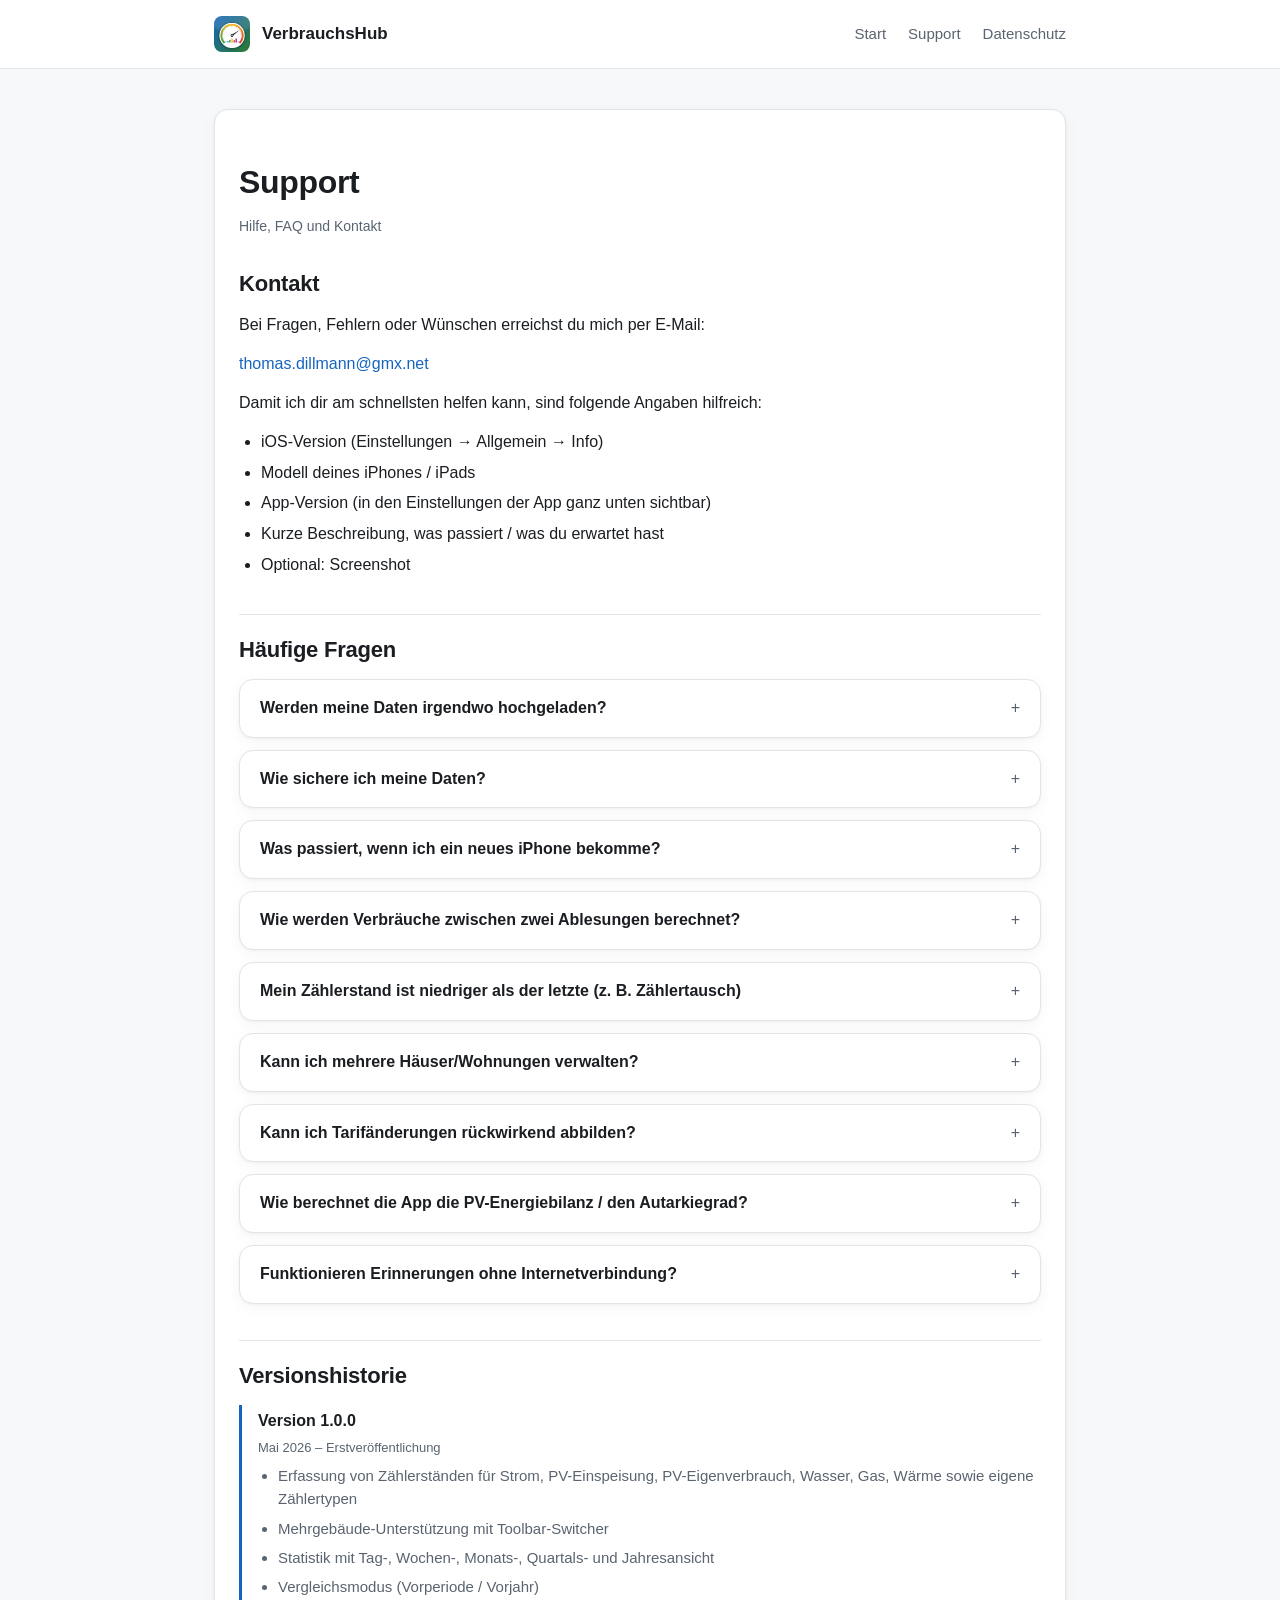
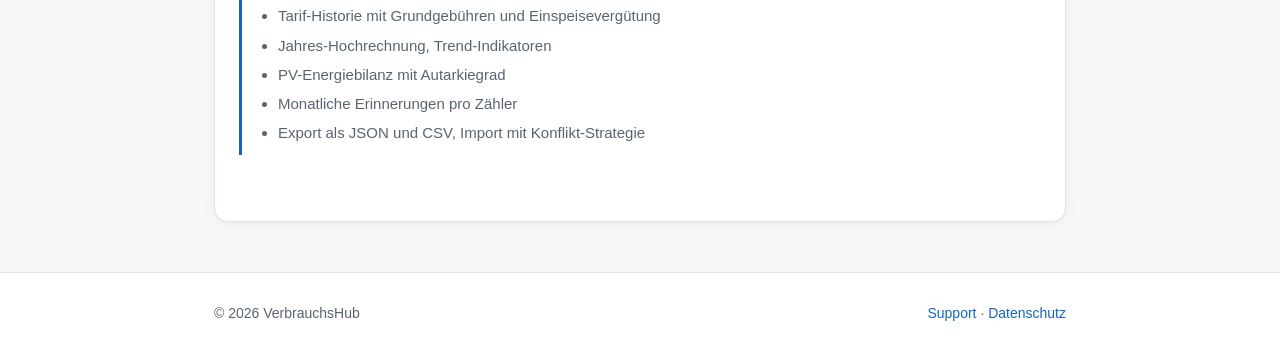
==== docs/support.html @ 7b3b451c "Add GitHub Pages site (landing, privacy policy, support) - docs/index.html: marketing landing with f" ====
<!DOCTYPE html>
<html lang="de">
<head>
<meta charset="UTF-8" />
<meta name="viewport" content="width=device-width, initial-scale=1.0" />
<title>Support – VerbrauchsHub</title>
<meta name="description" content="Hilfe, FAQ und Kontakt zur iOS-App VerbrauchsHub." />
<link rel="stylesheet" href="assets/style.css" />
<link rel="icon" type="image/png" href="assets/app-icon.png" />
</head>
<body>

<header class="site-header">
  <div class="container">
    <a href="index.html" class="brand">
      <img src="assets/app-icon.png" alt="VerbrauchsHub Logo" />
      VerbrauchsHub
    </a>
    <nav class="nav">
      <a href="index.html">Start</a>
      <a href="support.html">Support</a>
      <a href="privacy.html">Datenschutz</a>
    </nav>
  </div>
</header>

<main class="container">
  <article class="article">
    <h1>Support</h1>
    <p class="meta">Hilfe, FAQ und Kontakt</p>

    <h2>Kontakt</h2>
    <p>Bei Fragen, Fehlern oder Wünschen erreichst du mich per E-Mail:</p>
    <p><a href="mailto:thomas.dillmann@gmx.net?subject=VerbrauchsHub%20Support">thomas.dillmann@gmx.net</a></p>
    <p>Damit ich dir am schnellsten helfen kann, sind folgende Angaben hilfreich:</p>
    <ul>
      <li>iOS-Version (Einstellungen → Allgemein → Info)</li>
      <li>Modell deines iPhones / iPads</li>
      <li>App-Version (in den Einstellungen der App ganz unten sichtbar)</li>
      <li>Kurze Beschreibung, was passiert / was du erwartet hast</li>
      <li>Optional: Screenshot</li>
    </ul>

    <h2>Häufige Fragen</h2>

    <details class="faq">
      <summary>Werden meine Daten irgendwo hochgeladen?</summary>
      <p>Nein. VerbrauchsHub speichert alles ausschließlich lokal auf deinem Gerät. Es gibt keine Cloud-Synchronisation, keine Server-Anbindung, keine Analyse und keine Werbung. Details in der <a href="privacy.html">Datenschutzerklärung</a>.</p>
    </details>

    <details class="faq">
      <summary>Wie sichere ich meine Daten?</summary>
      <p>Zwei Wege:</p>
      <ul>
        <li><strong>iOS-Backup:</strong> Wenn du iCloud Backup aktiv hast, sind die App-Daten automatisch im Backup enthalten.</li>
        <li><strong>Manueller Export:</strong> Einstellungen → Export &amp; Import → „JSON exportieren". Die Datei kannst du z. B. in iCloud Drive ablegen oder dir selbst per Mail schicken.</li>
      </ul>
    </details>

    <details class="faq">
      <summary>Was passiert, wenn ich ein neues iPhone bekomme?</summary>
      <p>Wenn du beim Wechsel ein iCloud-Backup oder Direkt-Übertragung (iPhone-zu-iPhone) verwendest, übernimmt das neue Gerät auch die VerbrauchsHub-Daten. Falls nicht, exportiere vorher eine JSON-Datei und importiere sie auf dem neuen Gerät.</p>
    </details>

    <details class="faq">
      <summary>Wie werden Verbräuche zwischen zwei Ablesungen berechnet?</summary>
      <p>VerbrauchsHub verwendet <strong>lineare Interpolation</strong>: Der Verbrauch zwischen zwei Ablesungen wird gleichmäßig auf die Tage dazwischen verteilt. Für eine Auswertung „Mai" werden so anteilig die Werte aus überlappenden Ablese-Paaren aufsummiert. Bereiche, die nur teilweise von echten Ablesungen abgedeckt sind, werden in Diagrammen visuell markiert.</p>
    </details>

    <details class="faq">
      <summary>Mein Zählerstand ist niedriger als der letzte (z. B. Zählertausch)</summary>
      <p>Sinkende Werte werden derzeit in Aggregaten ignoriert (kein negativer Verbrauch). Wenn du einen Zählertausch hattest, ist es am sauberen, den alten Zähler abzulesen, danach einen <em>neuen Zähler</em> in der App anzulegen und beim neuen mit dem neuen Startwert zu beginnen. Eine echte „Zählertausch"-Funktion ist für ein späteres Update geplant.</p>
    </details>

    <details class="faq">
      <summary>Kann ich mehrere Häuser/Wohnungen verwalten?</summary>
      <p>Ja. In den Einstellungen unter „Gebäude" kannst du beliebig viele Gebäude anlegen. Oben rechts in den Tabs findest du dann einen Gebäude-Switcher, mit dem du zwischen einzelnen Gebäuden oder „Alle Gebäude" umschalten kannst.</p>
    </details>

    <details class="faq">
      <summary>Kann ich Tarifänderungen rückwirkend abbilden?</summary>
      <p>Ja. Jeder Tarif hat ein „Gültig ab"-Datum. Lege einfach einen neuen Tarif mit dem entsprechenden Datum an — die App rechnet Kosten innerhalb einer Periode segmentweise mit dem jeweils gültigen Tarif.</p>
    </details>

    <details class="faq">
      <summary>Wie berechnet die App die PV-Energiebilanz / den Autarkiegrad?</summary>
      <p>Wenn ein Gebäude einen Bezugszähler (Strom) und einen Einspeisezähler (PV-Einspeisung) hat, kann optional auch ein PV-Eigenverbrauchs-Zähler hinterlegt werden. Daraus errechnet sich:</p>
      <ul>
        <li><strong>Erzeugung</strong> = Einspeisung + Eigenverbrauch</li>
        <li><strong>Autarkiegrad</strong> = Eigenverbrauch / (Eigenverbrauch + Netzbezug)</li>
      </ul>
    </details>

    <details class="faq">
      <summary>Funktionieren Erinnerungen ohne Internetverbindung?</summary>
      <p>Ja. Erinnerungen werden als lokale iOS-Notifications geplant und brauchen keinerlei Internetverbindung. Bei der ersten Aktivierung fragt iOS einmalig nach der Erlaubnis.</p>
    </details>

    <h2>Versionshistorie</h2>

    <div class="version">
      <h3>Version 1.0.0</h3>
      <div class="date">Mai 2026 – Erstveröffentlichung</div>
      <ul>
        <li>Erfassung von Zählerständen für Strom, PV-Einspeisung, PV-Eigenverbrauch, Wasser, Gas, Wärme sowie eigene Zählertypen</li>
        <li>Mehrgebäude-Unterstützung mit Toolbar-Switcher</li>
        <li>Statistik mit Tag-, Wochen-, Monats-, Quartals- und Jahresansicht</li>
        <li>Vergleichsmodus (Vorperiode / Vorjahr)</li>
        <li>Tarif-Historie mit Grundgebühren und Einspeisevergütung</li>
        <li>Jahres-Hochrechnung, Trend-Indikatoren</li>
        <li>PV-Energiebilanz mit Autarkiegrad</li>
        <li>Monatliche Erinnerungen pro Zähler</li>
        <li>Export als JSON und CSV, Import mit Konflikt-Strategie</li>
      </ul>
    </div>
  </article>
</main>

<footer class="site-footer">
  <div class="container">
    <div>© <span id="year"></span> VerbrauchsHub</div>
    <div>
      <a href="support.html">Support</a> ·
      <a href="privacy.html">Datenschutz</a>
    </div>
  </div>
</footer>

<script>document.getElementById("year").textContent = new Date().getFullYear();</script>
</body>
</html>
---- docs/assets/style.css ----
:root {
  --color-bg: #f6f8fa;
  --color-surface: #ffffff;
  --color-text: #1a1d21;
  --color-text-muted: #5a6470;
  --color-primary: #1565c0;
  --color-primary-dark: #0d47a1;
  --color-accent: #2e7d32;
  --color-border: #e1e4e8;
  --radius: 14px;
  --shadow: 0 1px 3px rgba(0, 0, 0, 0.04), 0 4px 16px rgba(0, 0, 0, 0.04);
  --max-width: 900px;
  font-family: -apple-system, BlinkMacSystemFont, "SF Pro Text", "Segoe UI", Roboto, Helvetica, Arial, sans-serif;
}

* { box-sizing: border-box; }

html, body {
  margin: 0;
  padding: 0;
  background: var(--color-bg);
  color: var(--color-text);
  line-height: 1.55;
  -webkit-font-smoothing: antialiased;
}

a {
  color: var(--color-primary);
  text-decoration: none;
}
a:hover { text-decoration: underline; }

.container {
  max-width: var(--max-width);
  margin: 0 auto;
  padding: 0 24px;
}

/* Header / Nav */
.site-header {
  background: var(--color-surface);
  border-bottom: 1px solid var(--color-border);
  padding: 16px 0;
  position: sticky;
  top: 0;
  z-index: 10;
}
.site-header .container {
  display: flex;
  align-items: center;
  justify-content: space-between;
}
.brand {
  display: flex;
  align-items: center;
  gap: 12px;
  font-weight: 600;
  font-size: 17px;
  color: var(--color-text);
}
.brand img {
  width: 36px;
  height: 36px;
  border-radius: 8px;
}
.nav {
  display: flex;
  gap: 22px;
  font-size: 15px;
}
.nav a { color: var(--color-text-muted); }
.nav a:hover { color: var(--color-primary); text-decoration: none; }

/* Hero */
.hero {
  padding: 64px 0 56px;
  background: linear-gradient(135deg, #1565c0 0%, #2e7d32 100%);
  color: #fff;
  text-align: center;
}
.hero img.app-icon {
  width: 132px;
  height: 132px;
  border-radius: 28px;
  box-shadow: 0 12px 40px rgba(0, 0, 0, 0.25);
  margin-bottom: 24px;
}
.hero h1 {
  font-size: 44px;
  margin: 0 0 10px;
  letter-spacing: -0.02em;
}
.hero .tagline {
  font-size: 19px;
  opacity: 0.92;
  max-width: 560px;
  margin: 0 auto 26px;
}
.badge {
  display: inline-block;
  padding: 6px 14px;
  background: rgba(255, 255, 255, 0.18);
  border: 1px solid rgba(255, 255, 255, 0.3);
  border-radius: 999px;
  font-size: 13px;
  letter-spacing: 0.01em;
}

/* Sections */
section {
  padding: 56px 0;
}
section.alt {
  background: var(--color-surface);
  border-top: 1px solid var(--color-border);
  border-bottom: 1px solid var(--color-border);
}
h2 {
  font-size: 28px;
  margin: 0 0 24px;
  letter-spacing: -0.01em;
}
h3 {
  font-size: 18px;
  margin: 0 0 8px;
}
p { margin: 0 0 14px; }

/* Feature grid */
.features {
  display: grid;
  grid-template-columns: repeat(auto-fit, minmax(260px, 1fr));
  gap: 20px;
}
.feature {
  background: var(--color-surface);
  border: 1px solid var(--color-border);
  border-radius: var(--radius);
  padding: 22px;
  box-shadow: var(--shadow);
}
.feature .icon {
  font-size: 26px;
  margin-bottom: 10px;
}
.feature p {
  color: var(--color-text-muted);
  font-size: 15px;
  margin: 0;
}

/* Screenshot */
.screenshot-wrap {
  display: flex;
  justify-content: center;
  margin-top: 40px;
}
.screenshot {
  max-width: 280px;
  border-radius: 36px;
  box-shadow: 0 30px 80px rgba(0, 0, 0, 0.18);
}

/* Article (legal / support pages) */
.article {
  background: var(--color-surface);
  padding: 48px 24px;
  border: 1px solid var(--color-border);
  border-radius: var(--radius);
  box-shadow: var(--shadow);
  margin: 40px auto;
  max-width: var(--max-width);
}
.article h1 {
  font-size: 32px;
  margin: 0 0 8px;
  letter-spacing: -0.01em;
}
.article .meta {
  color: var(--color-text-muted);
  font-size: 14px;
  margin-bottom: 30px;
}
.article h2 {
  font-size: 22px;
  margin: 36px 0 12px;
  padding-top: 18px;
  border-top: 1px solid var(--color-border);
}
.article h2:first-of-type {
  border-top: none;
  padding-top: 0;
  margin-top: 0;
}
.article ul {
  padding-left: 22px;
  margin: 0 0 16px;
}
.article ul li {
  margin-bottom: 6px;
}
.article .callout {
  background: #f1f8e9;
  border-left: 4px solid var(--color-accent);
  padding: 14px 18px;
  border-radius: 8px;
  margin: 20px 0;
  color: #2e3d2e;
}

/* FAQ */
details.faq {
  background: var(--color-surface);
  border: 1px solid var(--color-border);
  border-radius: var(--radius);
  padding: 16px 20px;
  margin-bottom: 12px;
  box-shadow: var(--shadow);
}
details.faq summary {
  cursor: pointer;
  font-weight: 600;
  font-size: 16px;
  list-style: none;
}
details.faq summary::-webkit-details-marker { display: none; }
details.faq summary::after {
  content: "+";
  float: right;
  color: var(--color-text-muted);
  font-weight: 400;
}
details.faq[open] summary::after { content: "−"; }
details.faq p, details.faq ul {
  margin-top: 12px;
  color: var(--color-text-muted);
}

/* Version history */
.version {
  border-left: 3px solid var(--color-primary);
  padding: 4px 0 4px 16px;
  margin-bottom: 18px;
}
.version h3 {
  margin: 0 0 4px;
  font-size: 16px;
}
.version .date {
  color: var(--color-text-muted);
  font-size: 13px;
  margin-bottom: 6px;
}
.version ul {
  margin: 0;
  padding-left: 20px;
  font-size: 15px;
  color: var(--color-text-muted);
}

/* Footer */
.site-footer {
  background: var(--color-surface);
  border-top: 1px solid var(--color-border);
  padding: 30px 0;
  margin-top: 50px;
  color: var(--color-text-muted);
  font-size: 14px;
}
.site-footer .container {
  display: flex;
  justify-content: space-between;
  flex-wrap: wrap;
  gap: 12px;
}

@media (max-width: 600px) {
  .hero h1 { font-size: 34px; }
  .hero .tagline { font-size: 17px; }
  .nav { gap: 14px; font-size: 14px; }
  .article { padding: 32px 20px; }
}
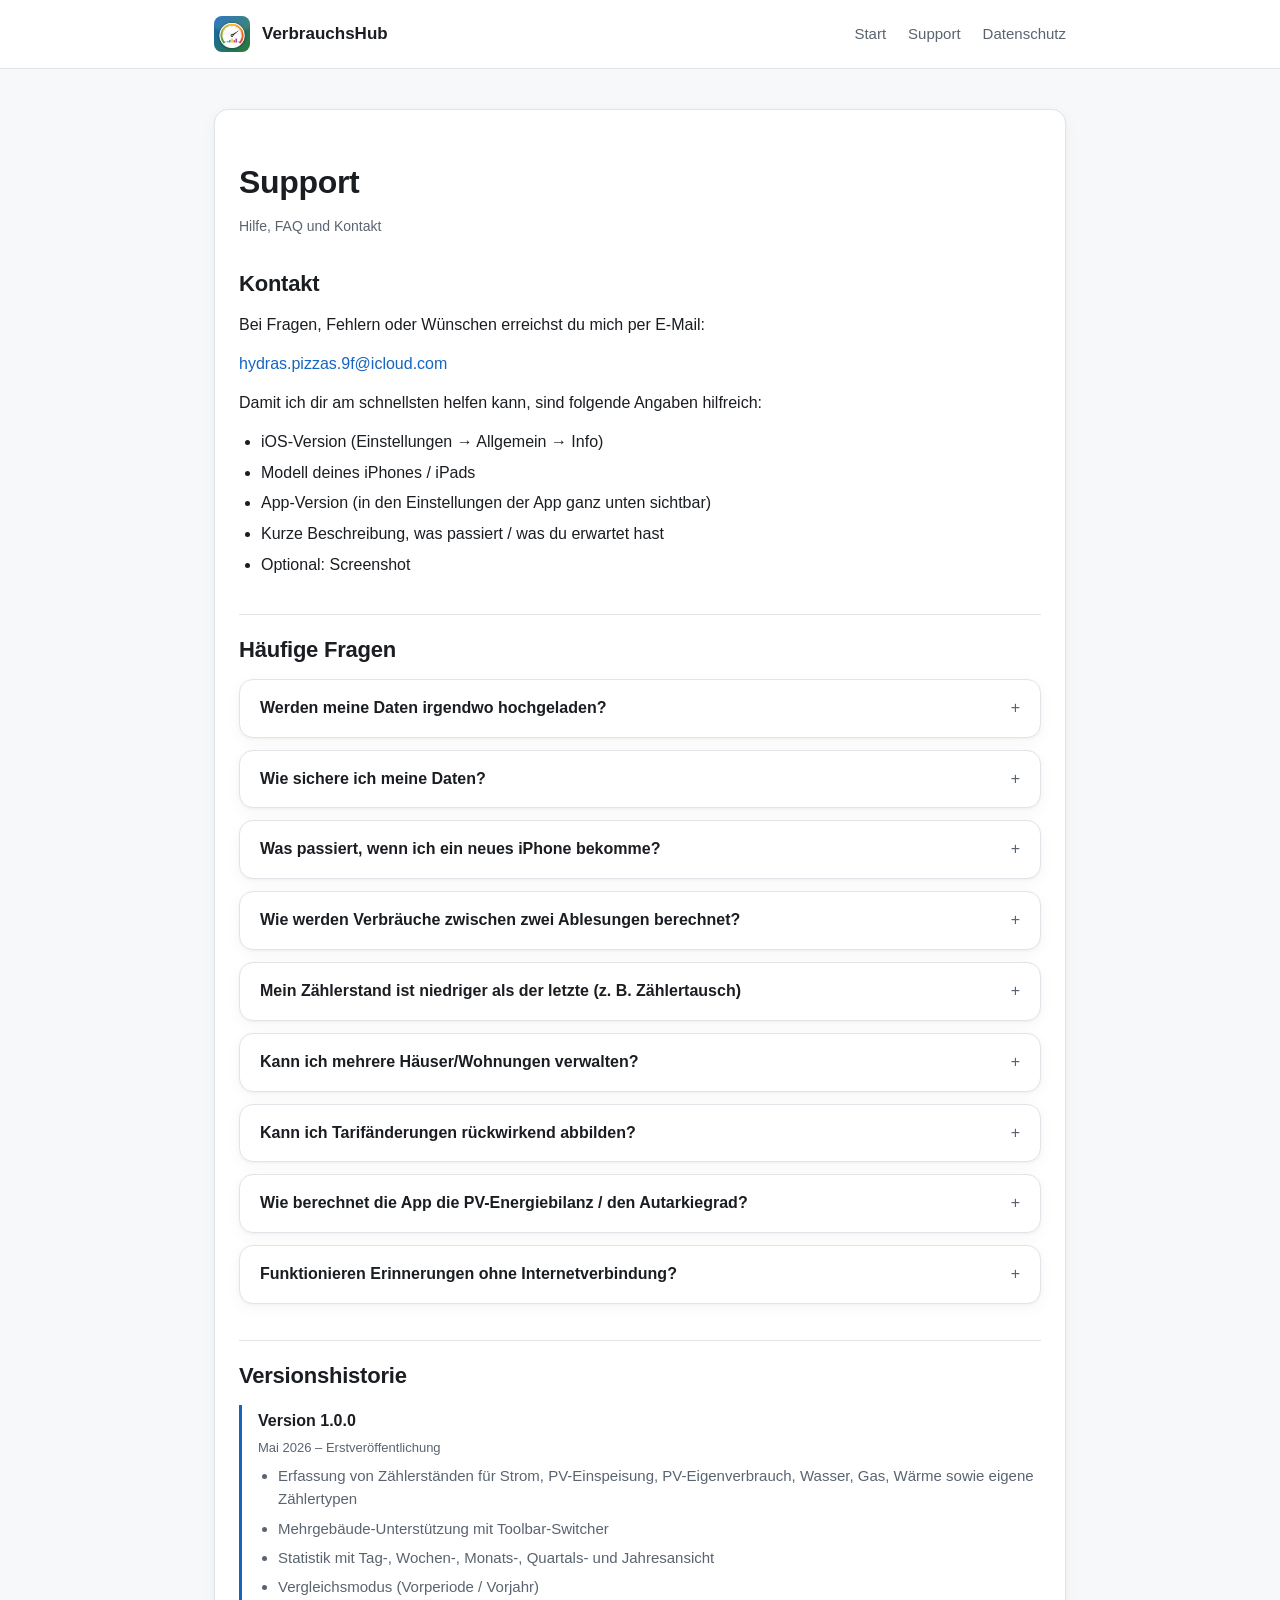
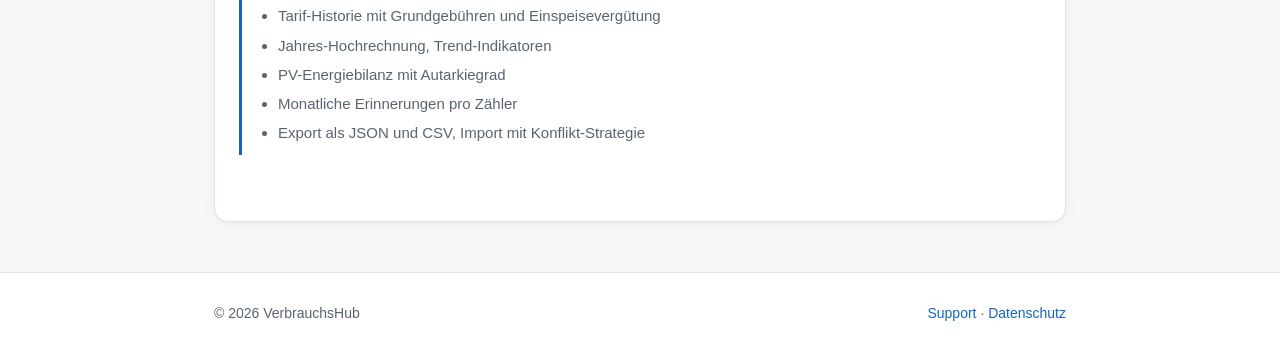
==== commit 638bab8a: "Replace contact email with hydras.pizzas.9f@icloud.com on privacy and support pages" ====
--- a/docs/support.html
+++ b/docs/support.html
@@ -31,7 +31,7 @@
 
     <h2>Kontakt</h2>
     <p>Bei Fragen, Fehlern oder Wünschen erreichst du mich per E-Mail:</p>
-    <p><a href="mailto:thomas.dillmann@gmx.net?subject=VerbrauchsHub%20Support">thomas.dillmann@gmx.net</a></p>
+    <p><a href="mailto:hydras.pizzas.9f@icloud.com?subject=VerbrauchsHub%20Support">hydras.pizzas.9f@icloud.com</a></p>
     <p>Damit ich dir am schnellsten helfen kann, sind folgende Angaben hilfreich:</p>
     <ul>
       <li>iOS-Version (Einstellungen → Allgemein → Info)</li>
